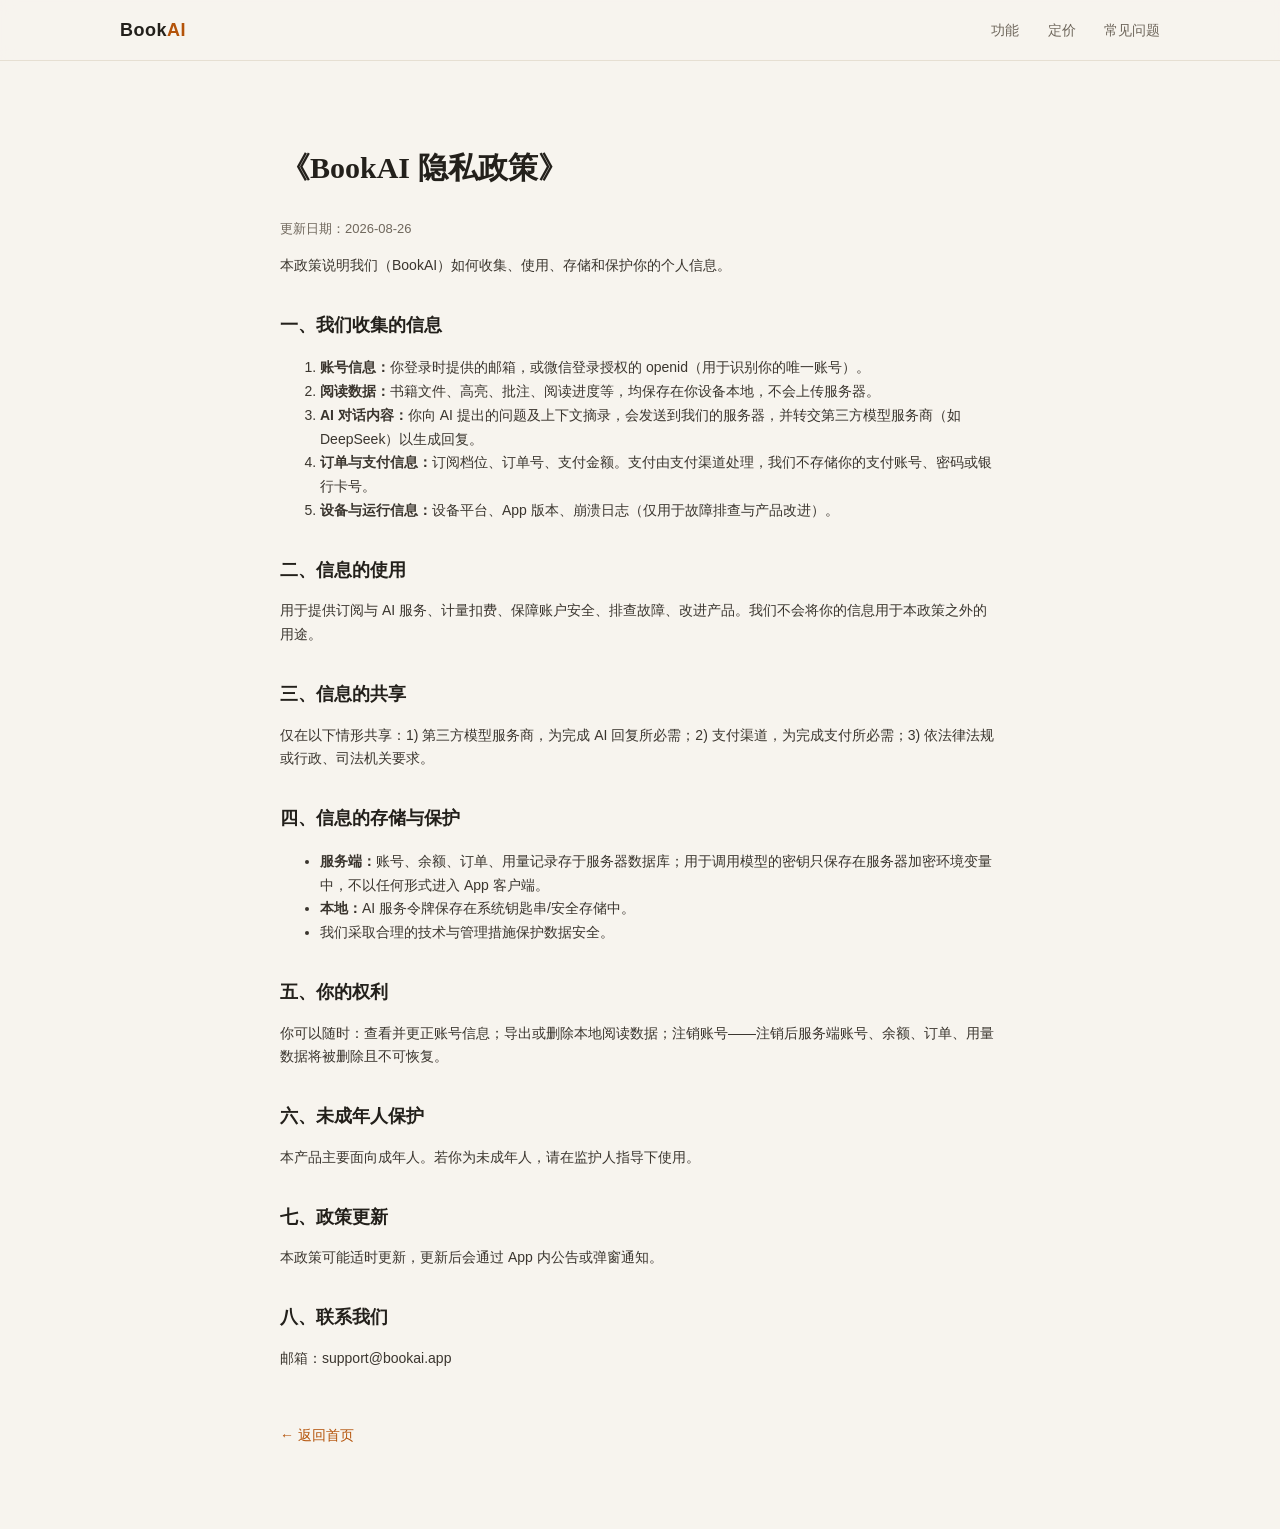
==== privacy.html @ d1271bb5 "bookai official website" ====
<!DOCTYPE html>
<html lang="zh-CN">
<head>
  <meta charset="UTF-8">
  <meta name="viewport" content="width=device-width, initial-scale=1.0">
  <title>隐私政策 · BookAI</title>
  <link rel="icon" href="data:image/svg+xml,<svg xmlns='http://www.w3.org/2000/svg' viewBox='0 0 100 100'><text y='.9em' font-size='90'>📖</text></svg>">
  <link rel="stylesheet" href="css/style.css">
</head>
<body>

<header class="site-header">
  <div class="container nav">
    <a class="brand" href="index.html">Book<em>AI</em></a>
    <nav class="nav-links">
      <a href="index.html#features">功能</a>
      <a href="index.html#pricing">定价</a>
      <a href="index.html#faq">常见问题</a>
    </nav>
  </div>
</header>

<article class="legal">
  <h1>《BookAI 隐私政策》</h1>
  <p class="updated">更新日期：2026-08-26</p>
  <p>本政策说明我们（BookAI）如何收集、使用、存储和保护你的个人信息。</p>

  <h2>一、我们收集的信息</h2>
  <ol>
    <li><strong>账号信息：</strong>你登录时提供的邮箱，或微信登录授权的 openid（用于识别你的唯一账号）。</li>
    <li><strong>阅读数据：</strong>书籍文件、高亮、批注、阅读进度等，均保存在你设备本地，不会上传服务器。</li>
    <li><strong>AI 对话内容：</strong>你向 AI 提出的问题及上下文摘录，会发送到我们的服务器，并转交第三方模型服务商（如 DeepSeek）以生成回复。</li>
    <li><strong>订单与支付信息：</strong>订阅档位、订单号、支付金额。支付由支付渠道处理，我们不存储你的支付账号、密码或银行卡号。</li>
    <li><strong>设备与运行信息：</strong>设备平台、App 版本、崩溃日志（仅用于故障排查与产品改进）。</li>
  </ol>

  <h2>二、信息的使用</h2>
  <p>用于提供订阅与 AI 服务、计量扣费、保障账户安全、排查故障、改进产品。我们不会将你的信息用于本政策之外的用途。</p>

  <h2>三、信息的共享</h2>
  <p>仅在以下情形共享：1) 第三方模型服务商，为完成 AI 回复所必需；2) 支付渠道，为完成支付所必需；3) 依法律法规或行政、司法机关要求。</p>

  <h2>四、信息的存储与保护</h2>
  <ul>
    <li><strong>服务端：</strong>账号、余额、订单、用量记录存于服务器数据库；用于调用模型的密钥只保存在服务器加密环境变量中，不以任何形式进入 App 客户端。</li>
    <li><strong>本地：</strong>AI 服务令牌保存在系统钥匙串/安全存储中。</li>
    <li>我们采取合理的技术与管理措施保护数据安全。</li>
  </ul>

  <h2>五、你的权利</h2>
  <p>你可以随时：查看并更正账号信息；导出或删除本地阅读数据；注销账号——注销后服务端账号、余额、订单、用量数据将被删除且不可恢复。</p>

  <h2>六、未成年人保护</h2>
  <p>本产品主要面向成年人。若你为未成年人，请在监护人指导下使用。</p>

  <h2>七、政策更新</h2>
  <p>本政策可能适时更新，更新后会通过 App 内公告或弹窗通知。</p>

  <h2>八、联系我们</h2>
  <p>邮箱：support@bookai.app</p>

  <a class="back" href="index.html">← 返回首页</a>
</article>

</body>
</html>
---- css/style.css ----
/* BookAI 官网 —— 温暖纸质风，阅读 App 调性 */
:root {
  --bg: #f7f4ee;
  --surface: #ffffff;
  --ink: #23201b;
  --muted: #6f675c;
  --accent: #b45309;
  --accent-soft: #fce9d2;
  --border: #e6dfd2;
  --radius: 16px;
}

* { box-sizing: border-box; }

html { scroll-behavior: smooth; }

body {
  margin: 0;
  font-family: -apple-system, BlinkMacSystemFont, "PingFang SC",
    "Hiragino Sans GB", "Microsoft YaHei", "Segoe UI", sans-serif;
  background: var(--bg);
  color: var(--ink);
  line-height: 1.7;
}

.container { max-width: 1080px; margin: 0 auto; padding: 0 20px; }

/* ---------- 顶栏 ---------- */
.site-header {
  position: sticky;
  top: 0;
  z-index: 10;
  background: rgba(247, 244, 238, 0.92);
  backdrop-filter: blur(8px);
  border-bottom: 1px solid var(--border);
}
.nav {
  display: flex;
  align-items: center;
  justify-content: space-between;
  height: 60px;
}
.brand {
  font-weight: 700;
  font-size: 18px;
  letter-spacing: 0.5px;
  text-decoration: none;
  color: var(--ink);
}
.brand em { font-style: normal; color: var(--accent); }
.nav-links a {
  margin-left: 24px;
  color: var(--muted);
  text-decoration: none;
  font-size: 14px;
}
.nav-links a:hover { color: var(--accent); }
@media (max-width: 640px) {
  .nav-links a { margin-left: 14px; font-size: 13px; }
  .nav-links .hide-sm { display: none; }
}

/* ---------- Hero ---------- */
.hero {
  padding: 84px 0 64px;
  text-align: center;
}
.badge {
  display: inline-block;
  padding: 4px 12px;
  border-radius: 999px;
  background: var(--accent-soft);
  color: var(--accent);
  font-size: 13px;
  font-weight: 600;
}
.hero h1 {
  margin: 20px auto 14px;
  max-width: 720px;
  font-size: 44px;
  line-height: 1.25;
  font-family: Georgia, "Songti SC", "SimSun", "Noto Serif SC", serif;
  font-weight: 700;
}
.hero p.sub {
  max-width: 560px;
  margin: 0 auto;
  color: var(--muted);
  font-size: 17px;
}
.hero-cta { margin-top: 32px; display: flex; gap: 14px; justify-content: center; flex-wrap: wrap; }
.btn {
  display: inline-block;
  padding: 12px 26px;
  border-radius: 999px;
  font-size: 15px;
  font-weight: 600;
  text-decoration: none;
  transition: transform 0.15s ease, box-shadow 0.15s ease;
}
.btn:hover { transform: translateY(-1px); }
.btn-primary { background: var(--accent); color: #fff; box-shadow: 0 6px 18px rgba(180, 83, 9, 0.25); }
.btn-ghost { background: var(--surface); color: var(--ink); border: 1px solid var(--border); }
.hero-note { margin-top: 16px; color: var(--muted); font-size: 13px; }

/* ---------- 通用区块 ---------- */
.section { padding: 64px 0; }
.section.alt { background: #fff; border-top: 1px solid var(--border); border-bottom: 1px solid var(--border); }
.section-head { text-align: center; margin-bottom: 40px; }
.section-head h2 {
  margin: 0 0 8px;
  font-size: 28px;
  font-family: Georgia, "Songti SC", "SimSun", "Noto Serif SC", serif;
}
.section-head p { margin: 0; color: var(--muted); }

.grid { display: grid; gap: 20px; }
.grid-3 { grid-template-columns: repeat(3, 1fr); }
.grid-2 { grid-template-columns: repeat(2, 1fr); }
@media (max-width: 820px) {
  .grid-3, .grid-2 { grid-template-columns: 1fr; }
}

.card {
  background: var(--surface);
  border: 1px solid var(--border);
  border-radius: var(--radius);
  padding: 28px;
}
.card .icon {
  width: 44px; height: 44px;
  display: flex; align-items: center; justify-content: center;
  border-radius: 12px;
  background: var(--accent-soft);
  font-size: 22px;
  margin-bottom: 14px;
}
.card h3 { margin: 0 0 6px; font-size: 18px; }
.card p { margin: 0; color: var(--muted); font-size: 14px; }

/* ---------- 定价 ---------- */
.price-card {
  display: flex;
  flex-direction: column;
  background: var(--surface);
  border: 1px solid var(--border);
  border-radius: var(--radius);
  padding: 30px 28px;
}
.price-card.hot {
  border: 2px solid var(--accent);
  box-shadow: 0 10px 30px rgba(180, 83, 9, 0.12);
  position: relative;
}
.price-card.hot::before {
  content: "推荐";
  position: absolute;
  top: -13px;
  left: 28px;
  padding: 3px 12px;
  border-radius: 999px;
  background: var(--accent);
  color: #fff;
  font-size: 12px;
  font-weight: 600;
}
.price-card .tier { font-size: 14px; font-weight: 600; color: var(--accent); }
.price-card .price {
  margin: 10px 0 4px;
  font-size: 34px;
  font-weight: 700;
}
.price-card .price span { font-size: 14px; font-weight: 400; color: var(--muted); }
.price-card .desc { color: var(--muted); font-size: 13px; margin-bottom: 18px; }
.price-card ul { margin: 0 0 22px; padding: 0; list-style: none; font-size: 14px; }
.price-card li { padding: 4px 0 4px 24px; position: relative; }
.price-card li::before {
  content: "✓";
  position: absolute;
  left: 0;
  color: var(--accent);
  font-weight: 700;
}
.price-card .btn { margin-top: auto; text-align: center; }

/* ---------- 下载 ---------- */
.store-grid { display: grid; gap: 16px; grid-template-columns: repeat(3, 1fr); }
@media (max-width: 820px) { .store-grid { grid-template-columns: 1fr; } }
.store {
  background: var(--surface);
  border: 1px solid var(--border);
  border-radius: var(--radius);
  padding: 22px;
  text-align: center;
}
.store .name { font-weight: 600; margin-bottom: 2px; }
.store .state { font-size: 13px; color: var(--muted); }
.store .state.soon { color: var(--accent); }

/* ---------- FAQ ---------- */
.faq { max-width: 680px; margin: 0 auto; }
.faq details {
  background: var(--surface);
  border: 1px solid var(--border);
  border-radius: 12px;
  padding: 16px 20px;
  margin-bottom: 12px;
}
.faq summary {
  cursor: pointer;
  font-weight: 600;
  font-size: 15px;
  list-style: none;
}
.faq summary::-webkit-details-marker { display: none; }
.faq summary::before { content: "＋"; color: var(--accent); margin-right: 10px; font-weight: 700; }
.faq details[open] summary::before { content: "－"; }
.faq details p { margin: 10px 0 0; color: var(--muted); font-size: 14px; }

/* ---------- 页脚 ---------- */
.site-footer {
  border-top: 1px solid var(--border);
  padding: 40px 0 48px;
  color: var(--muted);
  font-size: 14px;
}
.footer-row { display: flex; justify-content: space-between; flex-wrap: wrap; gap: 16px; }
.footer-row a { color: var(--muted); text-decoration: none; margin-left: 18px; }
.footer-row a:hover { color: var(--accent); }
.copyright { margin-top: 18px; font-size: 12px; color: #9a9286; }

/* ---------- 法律文档页 ---------- */
.legal { max-width: 760px; margin: 0 auto; padding: 56px 20px 80px; }
.legal h1 { font-size: 30px; font-family: Georgia, "Songti SC", "SimSun", serif; }
.legal h2 { font-size: 18px; margin: 32px 0 8px; }
.legal p, .legal li { color: #3a352e; font-size: 14px; }
.legal .updated { color: var(--muted); font-size: 13px; }
.legal .back { display: inline-block; margin-top: 40px; color: var(--accent); text-decoration: none; font-size: 14px; }
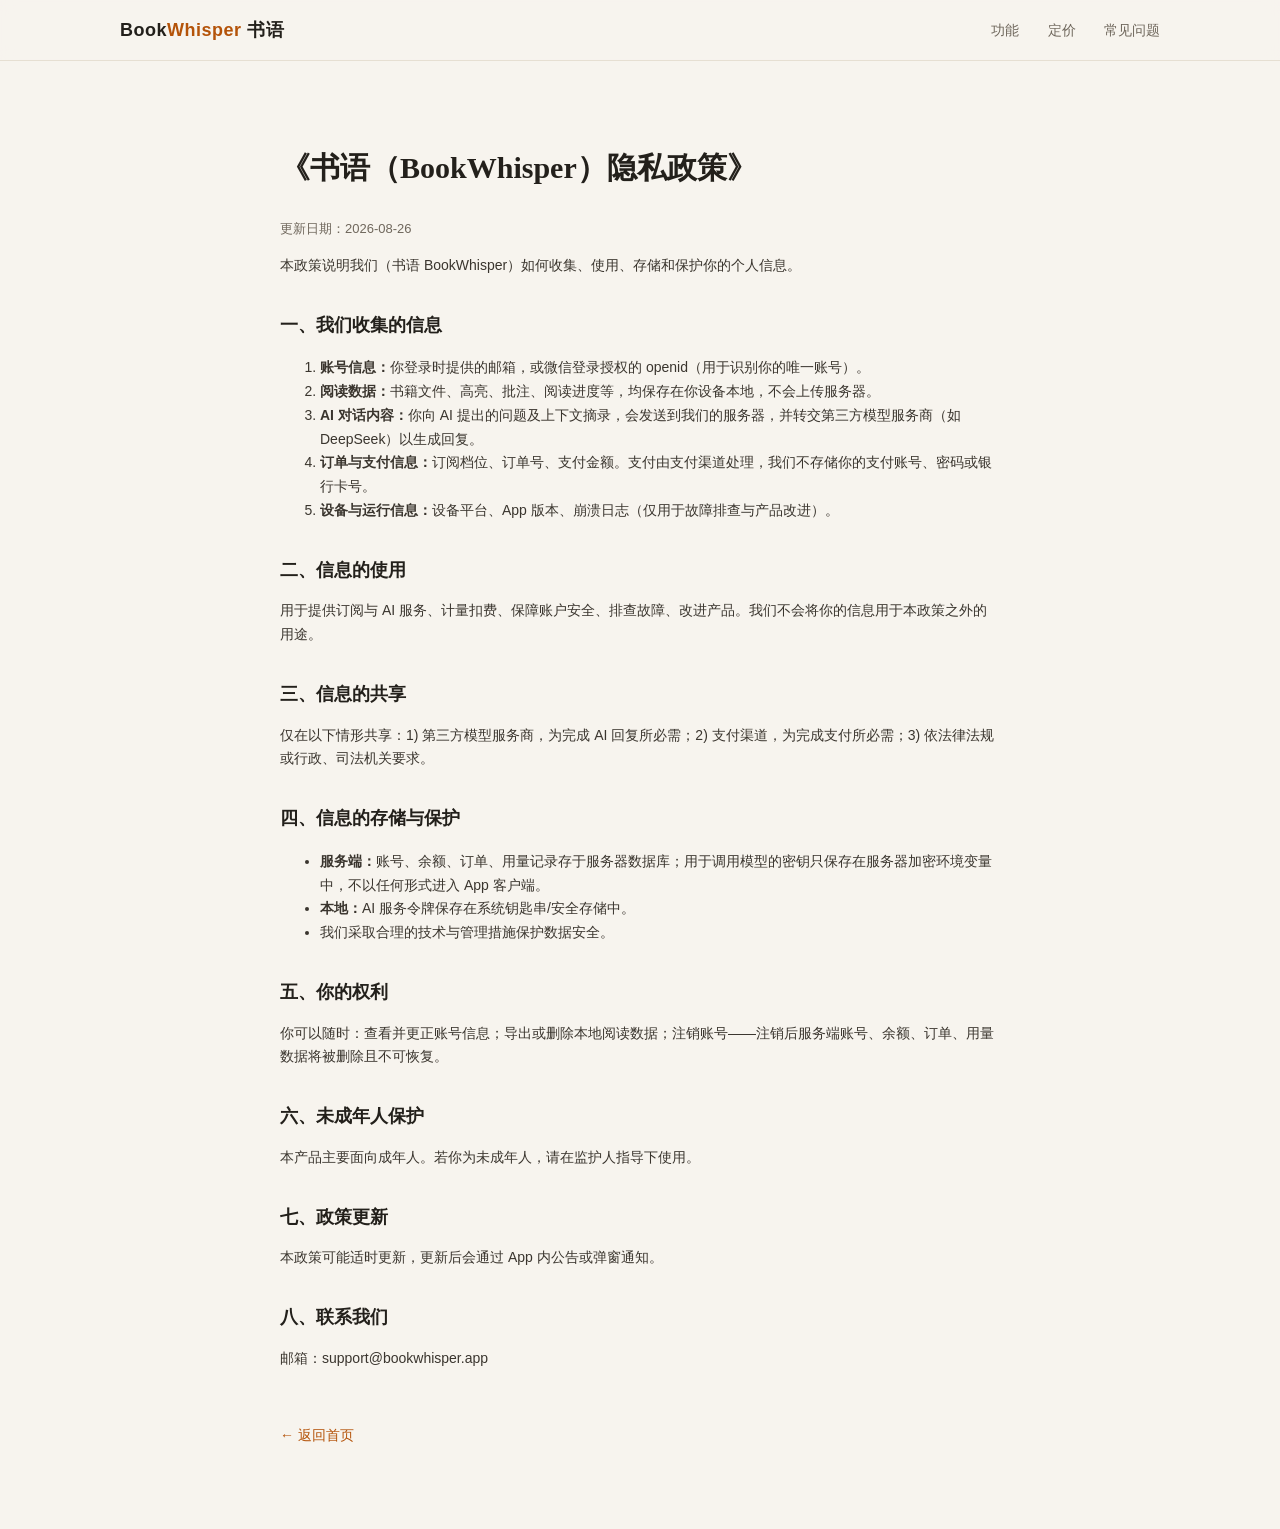
==== commit d22a1a98: "update website" ====
--- a/privacy.html
+++ b/privacy.html
@@ -3,7 +3,7 @@
 <head>
   <meta charset="UTF-8">
   <meta name="viewport" content="width=device-width, initial-scale=1.0">
-  <title>隐私政策 · BookAI</title>
+  <title>隐私政策 · 书语 BookWhisper</title>
   <link rel="icon" href="data:image/svg+xml,<svg xmlns='http://www.w3.org/2000/svg' viewBox='0 0 100 100'><text y='.9em' font-size='90'>📖</text></svg>">
   <link rel="stylesheet" href="css/style.css">
 </head>
@@ -11,7 +11,7 @@
 
 <header class="site-header">
   <div class="container nav">
-    <a class="brand" href="index.html">Book<em>AI</em></a>
+    <a class="brand" href="index.html">Book<em>Whisper</em> 书语</a>
     <nav class="nav-links">
       <a href="index.html#features">功能</a>
       <a href="index.html#pricing">定价</a>
@@ -21,9 +21,9 @@
 </header>
 
 <article class="legal">
-  <h1>《BookAI 隐私政策》</h1>
+  <h1>《书语（BookWhisper）隐私政策》</h1>
   <p class="updated">更新日期：2026-08-26</p>
-  <p>本政策说明我们（BookAI）如何收集、使用、存储和保护你的个人信息。</p>
+  <p>本政策说明我们（书语 BookWhisper）如何收集、使用、存储和保护你的个人信息。</p>
 
   <h2>一、我们收集的信息</h2>
   <ol>
@@ -57,7 +57,7 @@
   <p>本政策可能适时更新，更新后会通过 App 内公告或弹窗通知。</p>
 
   <h2>八、联系我们</h2>
-  <p>邮箱：support@bookai.app</p>
+  <p>邮箱：support@bookwhisper.app</p>
 
   <a class="back" href="index.html">← 返回首页</a>
 </article>
--- a/css/style.css
+++ b/css/style.css
@@ -1,4 +1,4 @@
-/* BookAI 官网 —— 温暖纸质风，阅读 App 调性 */
+/* 书语 BookWhisper 官网 —— 温暖纸质风，阅读 App 调性 */
 :root {
   --bg: #f7f4ee;
   --surface: #ffffff;
